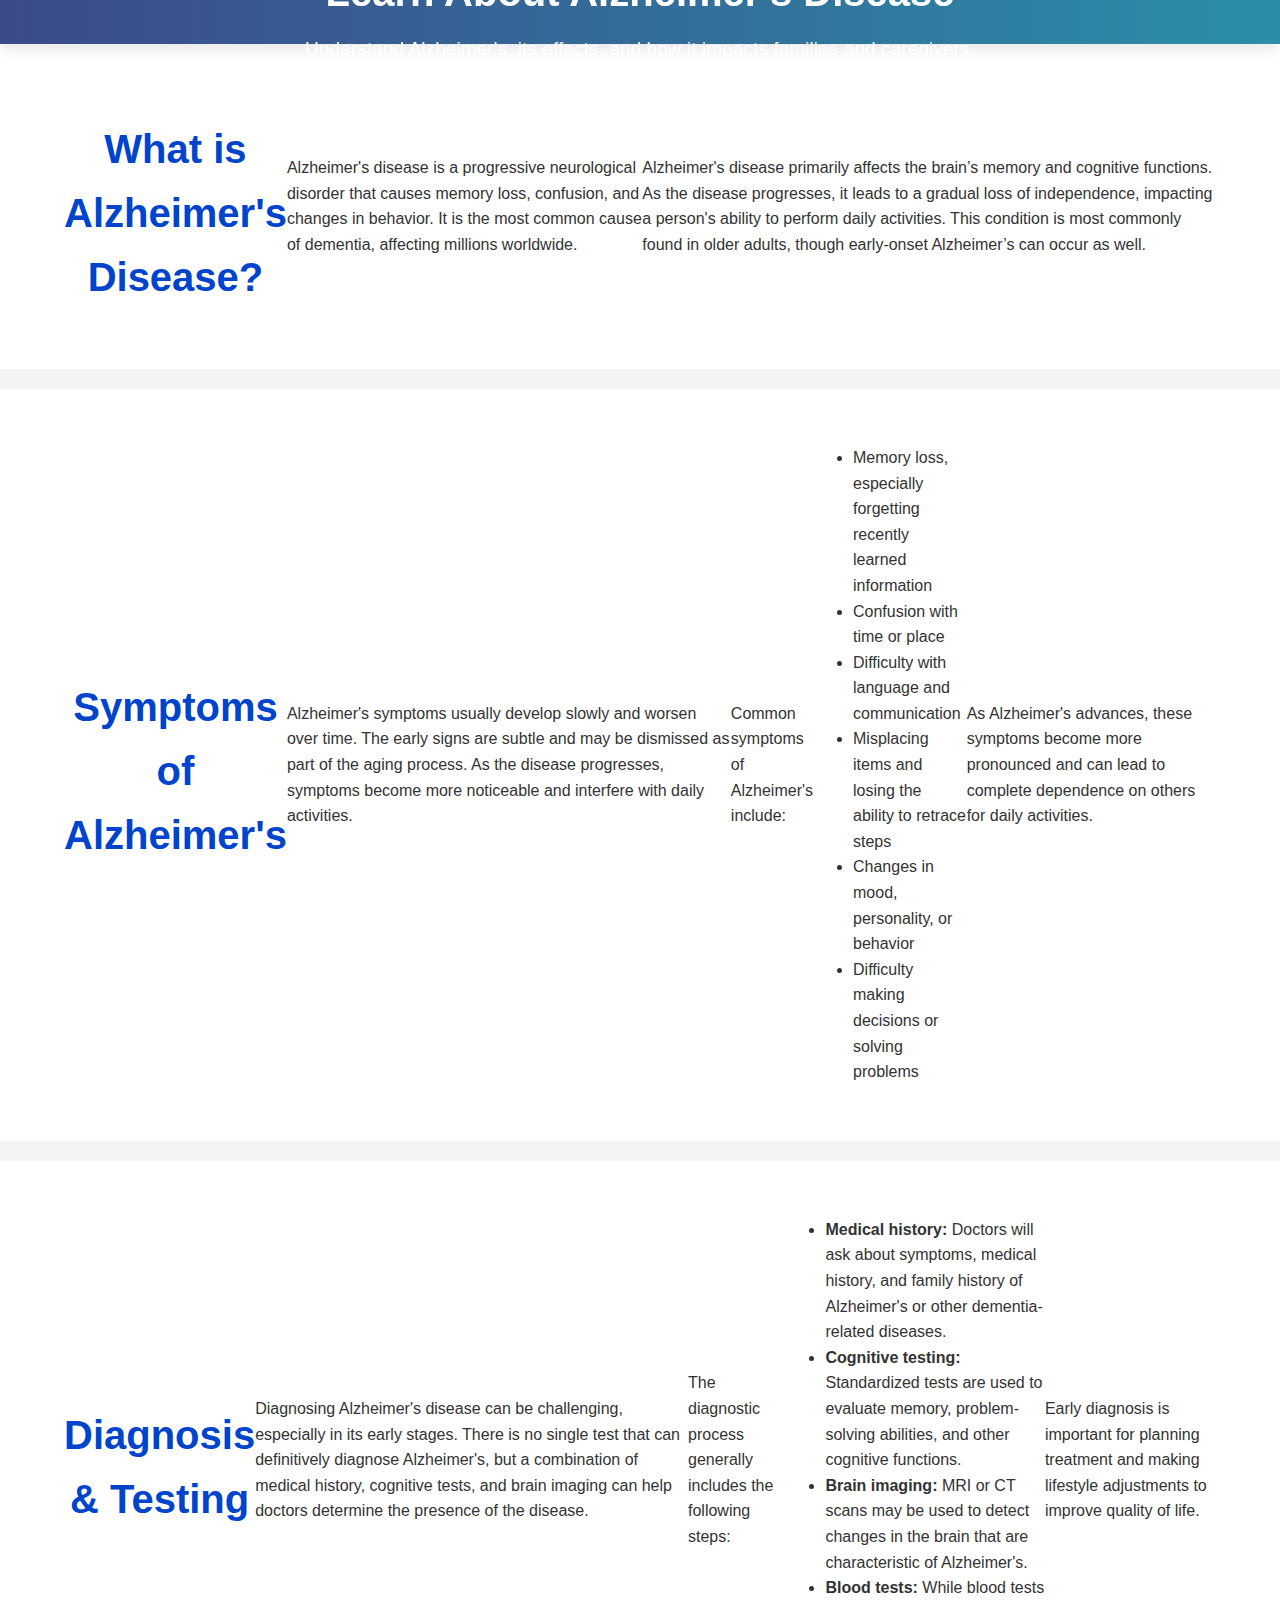
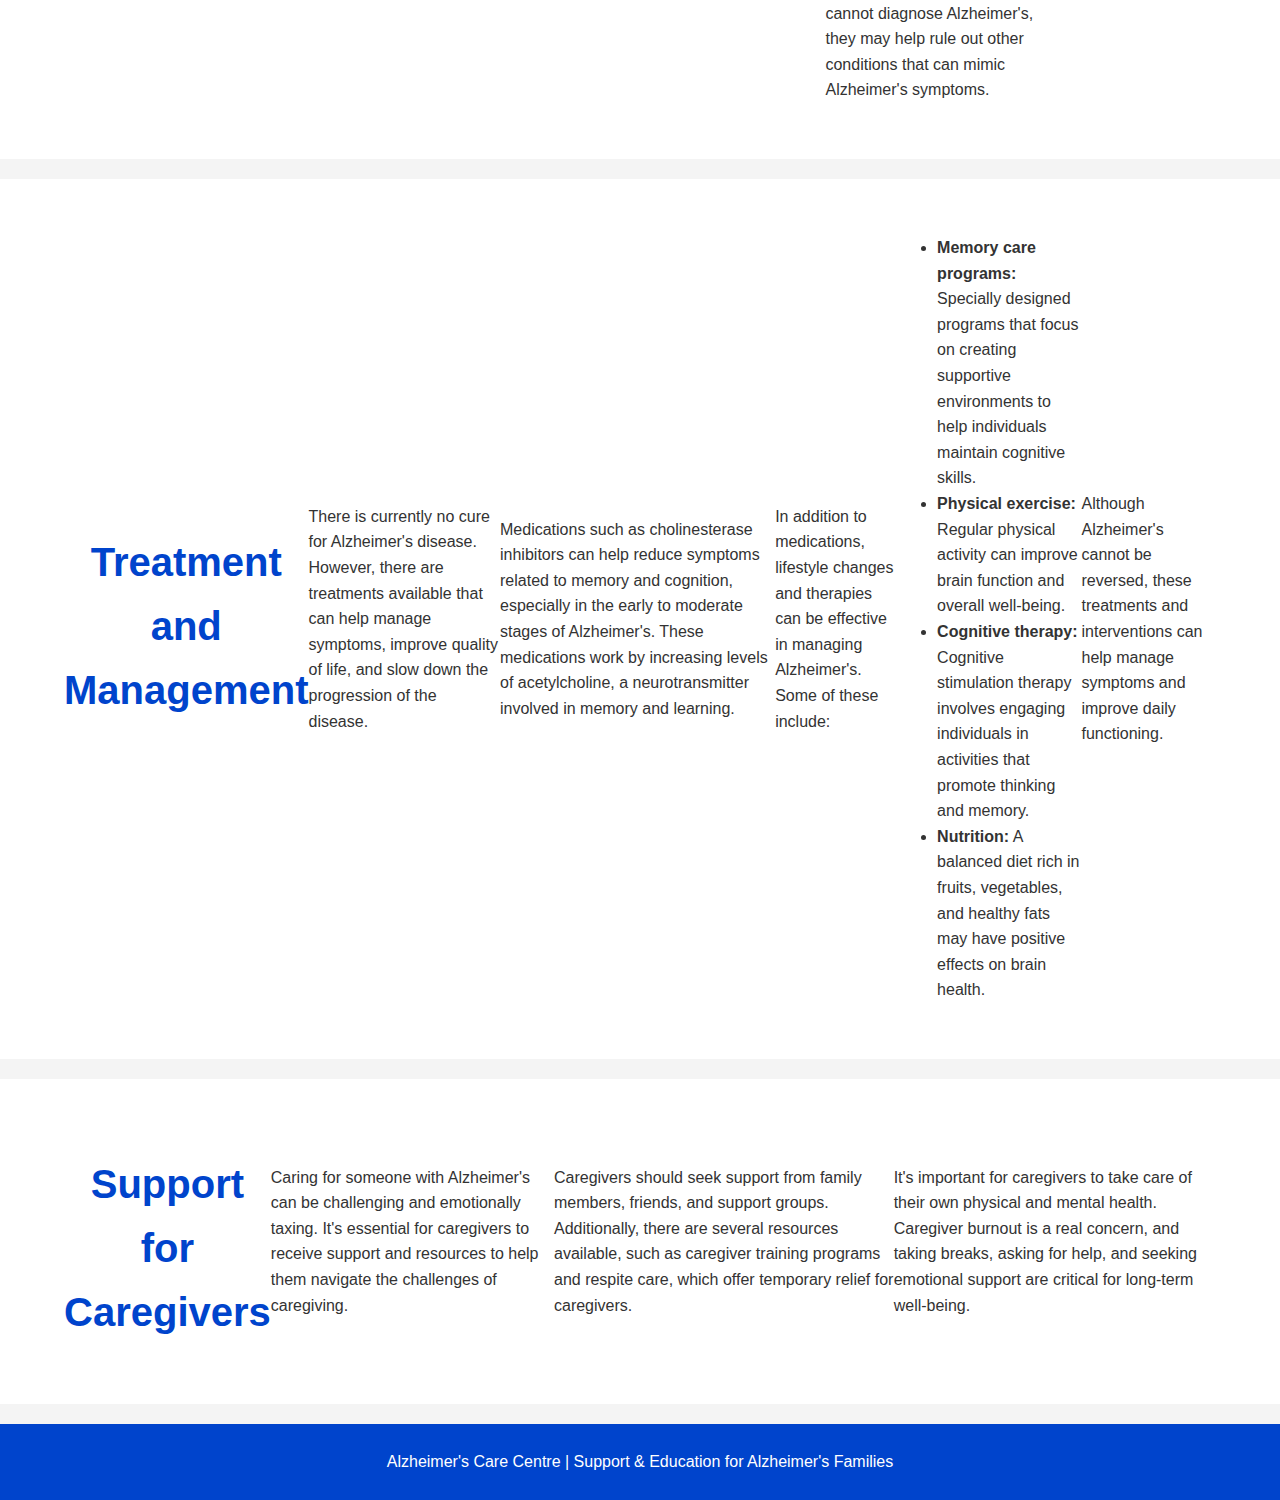
==== ViraHealth/learn-about-alzheimers.html @ 57551b52 "Add files via upload" ====
<!DOCTYPE html>
<html lang="en">
<head>
    <meta charset="UTF-8">
    <meta name="viewport" content="width=device-width, initial-scale=1.0">
    <title>Learn About Alzheimer's - Alzheimer's Care Centre</title>
    <link rel="stylesheet" href="styles.css">
    <style>
        body {
            margin: 0;
            font-family: 'Arial', sans-serif;
            line-height: 1.6;
            color: #333;
            background-color: #f4f4f4;
        }

        /* Header */
.header {
    background-color: #0044cc;
    color: white;
    padding: 20px 0;
    text-align: center;
    display: flex;
    flex-direction: column;
    align-items: center; 
    justify-content: center;
}

.header h1 {
    font-size: 2.5rem;
    margin: 0;
}

.header p {
    font-size: 1.2rem;
    margin-top: 10px;
}


        .section {
            padding: 40px 0;
            background-color: #fff;
            margin-bottom: 20px;
        }

        .container {
            width: 90%;
            max-width: 1200px;
            margin: auto;
        }

        h2 {
            font-size: 2.5rem;
            margin-bottom: 20px;
            text-align: center;
            color: #0044cc;
        }

        .content-section {
            
            flex-wrap: wrap;
            gap: 30px;
            justify-content: center;
        }

        .content-card {
            background-color: #ffffff;
            box-shadow: 0 4px 8px rgba(0, 0, 0, 0.1);
            border-radius: 10px;
            overflow: hidden;
            width: 45%;
            padding: 20px;
            text-align: center;
            transition: transform 0.3s;
        }

        .content-card:hover {
            transform: translateY(-10px);
        }

        .content-card img {
            width: 100%;
            height: 250px;
            object-fit: cover;
            border-radius: 8px;
        }

        .content-card h3 {
            font-size: 1.8rem;
            margin-top: 15px;
        }

        .content-card p {
            font-size: 1rem;
            margin-bottom: 20px;
        }

        .footer {
            text-align: center;
            padding: 20px;
            background-color: #0044cc;
            color: white;
        }
    </style>
</head>
<body>
    <!-- Header Section -->
    <header class="header">
        <h1>Learn About Alzheimer's Disease</h1>
        <p>Understand Alzheimer's, its effects, and how it impacts families and caregivers.</p>
    </header>

    <!-- Alzheimer's Overview Section -->
    <section class="section">
        <div class="container">
            <h2>What is Alzheimer's Disease?</h2>
            <p>Alzheimer's disease is a progressive neurological disorder that causes memory loss, confusion, and changes in behavior. It is the most common cause of dementia, affecting millions worldwide.</p>
            <p>Alzheimer's disease primarily affects the brain’s memory and cognitive functions. As the disease progresses, it leads to a gradual loss of independence, impacting a person's ability to perform daily activities. This condition is most commonly found in older adults, though early-onset Alzheimer’s can occur as well.</p>
        </div>
    </section>

    <!-- Symptoms Section -->
    <section class="section">
        <div class="container">
            <h2>Symptoms of Alzheimer's</h2>
            <p>Alzheimer's symptoms usually develop slowly and worsen over time. The early signs are subtle and may be dismissed as part of the aging process. As the disease progresses, symptoms become more noticeable and interfere with daily activities.</p>
            <p>Common symptoms of Alzheimer's include:</p>
            <ul>
                <li>Memory loss, especially forgetting recently learned information</li>
                <li>Confusion with time or place</li>
                <li>Difficulty with language and communication</li>
                <li>Misplacing items and losing the ability to retrace steps</li>
                <li>Changes in mood, personality, or behavior</li>
                <li>Difficulty making decisions or solving problems</li>
            </ul>
            <p>As Alzheimer's advances, these symptoms become more pronounced and can lead to complete dependence on others for daily activities.</p>
        </div>
    </section>

    <!-- Diagnosis and Testing Section -->
    <section class="section">
        <div class="container">
            <h2>Diagnosis & Testing</h2>
            <p>Diagnosing Alzheimer's disease can be challenging, especially in its early stages. There is no single test that can definitively diagnose Alzheimer's, but a combination of medical history, cognitive tests, and brain imaging can help doctors determine the presence of the disease.</p>
            <p>The diagnostic process generally includes the following steps:</p>
            <ul>
                <li><strong>Medical history:</strong> Doctors will ask about symptoms, medical history, and family history of Alzheimer's or other dementia-related diseases.</li>
                <li><strong>Cognitive testing:</strong> Standardized tests are used to evaluate memory, problem-solving abilities, and other cognitive functions.</li>
                <li><strong>Brain imaging:</strong> MRI or CT scans may be used to detect changes in the brain that are characteristic of Alzheimer's.</li>
                <li><strong>Blood tests:</strong> While blood tests cannot diagnose Alzheimer's, they may help rule out other conditions that can mimic Alzheimer's symptoms.</li>
            </ul>
            <p>Early diagnosis is important for planning treatment and making lifestyle adjustments to improve quality of life.</p>
        </div>
    </section>

    <!-- Treatment and Management Section -->
    <section class="section">
        <div class="container">
            <h2>Treatment and Management</h2>
            <p>There is currently no cure for Alzheimer's disease. However, there are treatments available that can help manage symptoms, improve quality of life, and slow down the progression of the disease.</p>
            <p>Medications such as cholinesterase inhibitors can help reduce symptoms related to memory and cognition, especially in the early to moderate stages of Alzheimer's. These medications work by increasing levels of acetylcholine, a neurotransmitter involved in memory and learning.</p>
            <p>In addition to medications, lifestyle changes and therapies can be effective in managing Alzheimer's. Some of these include:</p>
            <ul>
                <li><strong>Memory care programs:</strong> Specially designed programs that focus on creating supportive environments to help individuals maintain cognitive skills.</li>
                <li><strong>Physical exercise:</strong> Regular physical activity can improve brain function and overall well-being.</li>
                <li><strong>Cognitive therapy:</strong> Cognitive stimulation therapy involves engaging individuals in activities that promote thinking and memory.</li>
                <li><strong>Nutrition:</strong> A balanced diet rich in fruits, vegetables, and healthy fats may have positive effects on brain health.</li>
            </ul>
            <p>Although Alzheimer's cannot be reversed, these treatments and interventions can help manage symptoms and improve daily functioning.</p>
        </div>
    </section>

    <!-- Caregiver Support Section -->
    <section class="section">
        <div class="container">
            <h2>Support for Caregivers</h2>
            <p>Caring for someone with Alzheimer's can be challenging and emotionally taxing. It's essential for caregivers to receive support and resources to help them navigate the challenges of caregiving.</p>
            <p>Caregivers should seek support from family members, friends, and support groups. Additionally, there are several resources available, such as caregiver training programs and respite care, which offer temporary relief for caregivers.</p>
            <p>It's important for caregivers to take care of their own physical and mental health. Caregiver burnout is a real concern, and taking breaks, asking for help, and seeking emotional support are critical for long-term well-being.</p>
        </div>
    </section>

    <!-- Footer Section -->
    <footer class="footer">
        <p>Alzheimer's Care Centre | Support & Education for Alzheimer's Families</p>
    </footer>

</body>
</html>
---- ViraHealth/styles.css ----
/* General Styles */
body {
    margin: 0;
    font-family: 'Poppins', sans-serif;
    background: #fafafa;
    color: #333;
    line-height: 1.6;
    scroll-behavior: smooth;
}

.container {
    width: 90%;
    max-width: 1300px;
    margin: auto;
    display: flex;
  justify-content: center; 
  align-items: center;
  /* flex-direction: column; */
align-items: center; 
}

a {
    text-decoration: none;
    color: inherit;
}

.header {
    background: linear-gradient(90deg, #3c4a8a, #2b8ea8);
    color: white;
    padding: 50px 30px ;
    display: flex;
    justify-content: space-between;
    align-items: center;
    box-shadow: 0 5px 15px rgba(0, 0, 0, 0.1);
    position:sticky;
    top: 0;
    z-index: 1000;
    height: 0.1cm;
    left: 0;
}

.header .logo {
    position: absolute;
    top: 20px;
    left: 0;
    max-height: 70px;
}

.header .nav {
    display: flex;
    align-items: center;
    gap: 16px;
    flex-wrap: nowrap;
    left: 0;
}

.header .nav a {
    color: white;
    font-size: 1rem;
    font-weight: 500;
    padding: 5px 8px;
    text-transform: uppercase;
    transition: color 0.3s ease, background 0.3s ease;
    white-space: nowrap;
}

.header .nav a:hover {
    background: #ff7f50;
    color: white;
    border-radius: 5px;
}

/* ======================== */
/* HERO SECTION */
/* ======================== */
.hero {
    text-align: center;
    padding: 80px 10px;
    background: linear-gradient(135deg, rgba(60, 74, 138, 0.8), rgba(43, 142, 168, 0.8));
    color: white;
    position: relative;
    box-shadow: inset 0 0 25px rgba(0, 0, 0, 0.2);
}

.hero .hero-content {
    background: rgba(255, 255, 255, 0.1);
    padding: 30px;
    border-radius: 10px;
    max-width: 700px;
    margin: auto;
    box-shadow: 0 4px 10px rgba(0, 0, 0, 0.2);
}

.hero h1 {
    font-size: 2.5rem;
    font-weight: bold;
    margin-bottom: 15px;
}

.hero p {
    font-size: 1.2rem;
    opacity: 0.9;
    margin: 0;
}

.hero .buttons {
    display: flex;
    justify-content: center;
    gap: 20px;
    margin-top: 20px;
}

/* ======================== */
/* BUTTONS */
/* ======================== */
.btn {
    padding: 12px 25px;
    border-radius: 5px;
    text-align: center;
    display: inline-block;
    cursor: pointer;
    font-weight: 600;
    transition: all 0.3s ease;
    font-size: 1rem;
}

.btn.primary {
    background: linear-gradient(45deg, #ff7f50, #ff4c68);
    color: white;
    box-shadow: 0 4px 15px rgba(0, 0, 0, 0.1);
}

.btn.primary:hover {
    background: linear-gradient(45deg, #ff4c68, #ff7f50);
    box-shadow: 0 6px 20px rgba(0, 0, 0, 0.2);
}

.btn.small {
    background-color: #62c6f2;
    color: white;
    padding: 10px 24px;
}

.btn.small:hover {
    background-color: #56b6e0;
}


/* .feature {
    background: #f9f9f9;
    box-shadow: 0 4px 8px rgba(0, 0, 0, 0.1);
    border-radius: 8px;
    overflow: hidden;
    width: 300px;
    text-align: center;
    transition: transform 0.2s;
} */

.feature h3 {
    font-size: 1.5rem;
    margin: 15px 0;
}

.feature p {
    padding: 0 10px 20px;
    font-size: 1rem;
}

.feature a {
    justify-content: center;
    align-items: center;
    display: inline-block;
    background-color: #0044cc;
    color: white;
    padding: 10px 20px;
    border-radius: 5px;
    margin-bottom: 20px;
    font-size: 1rem;
    transition: background 0.3s;
}

.feature a:hover {
    background-color: #0033aa;
}


/* Individual Feature Box */
.feature {
    justify-content: center;
    align-items: center;
    flex: 1 1 400px; 
    background: white;
    padding: 10px;
    border-radius: 15px;
    box-shadow: 0 5px 15px rgba(0, 0, 0, 0.1);
    transition: all 0.3s ease;
    text-align: center;
    max-width: 450px; /* Wider boxes */
    min-height: 420px; /* Ensures equal height */
    display: flex;
    flex-direction: column;
  align-items: center; 
}


/* Image Styling */
.feature img {
    width: 100%;
    height: 220px;
    object-fit: cover;
    border-radius: 10px;
    margin-bottom: 15px;
}

/* Feature Box Hover Effect */
.feature:hover {
    transform: translateY(-5px);
    box-shadow: 0 10px 25px rgba(0, 0, 0, 0.15);
}

/* Feature Title */
.feature h3 {
    font-size: 1.7rem;
    color: #222;
    font-weight: 600;
    margin-bottom: 10px;
}

/* Feature Description */
.feature p {
    font-size: 1.1rem;
    color: #555;
    line-height: 1.6;
    padding: 0 15px;
}
/* 
display: flex;
  flex-direction: column; 
  align-items: center; 
 */

/* Feature Button */
.feature a {
    background: linear-gradient(135deg, #ff7f50, #ff4c68);
    color: white;
    border-radius: 50px;
    padding: 14px 28px;
    font-weight: 600;
    transition: 0.3s ease;
    text-transform: uppercase;
}

.feature a:hover {
    background: linear-gradient(135deg, #ff4c68, #ff7f50);
    transform: scale(1.05);
}

.services {
    text-align: center;
    padding: 1px 2px;
    background: #f8f8f8;
}

.services h2 {
    font-size: 2.5rem;
    margin-bottom: 40px;
    color: #333;
}

.services p {
    font-size: 1.2rem;
    color: #555;
    line-height: 1.6;
    margin: 0 auto;
    max-width: 700px;
}

#Game_Heading {
    padding-left: 10px;
    text-align: center;
    margin: 10px;
   padding: 50px; 
}

.footer {
    background: #222;
    color: white;
    text-align: center;
    padding: 30px 0;
    font-size: 1rem;
}

.footer p {
    margin: 5px 0;
}

.footer a {
    color: #ff7f50;
    text-decoration: none;
}

.footer a:hover {
    color: #ff4c68;
}

/* ======================== */
/* ANIMATIONS */
/* ======================== */
@keyframes fadeIn {
    0% {
        opacity: 0;
        transform: translateY(10px);
    }
    100% {
        opacity: 1;
        transform: translateY(0);
    }
}

.hero, .features, .services {
    animation: fadeIn 1.2s ease-in-out;
    animation-fill-mode: forwards;
}


section {
    margin-bottom: 100px;
}
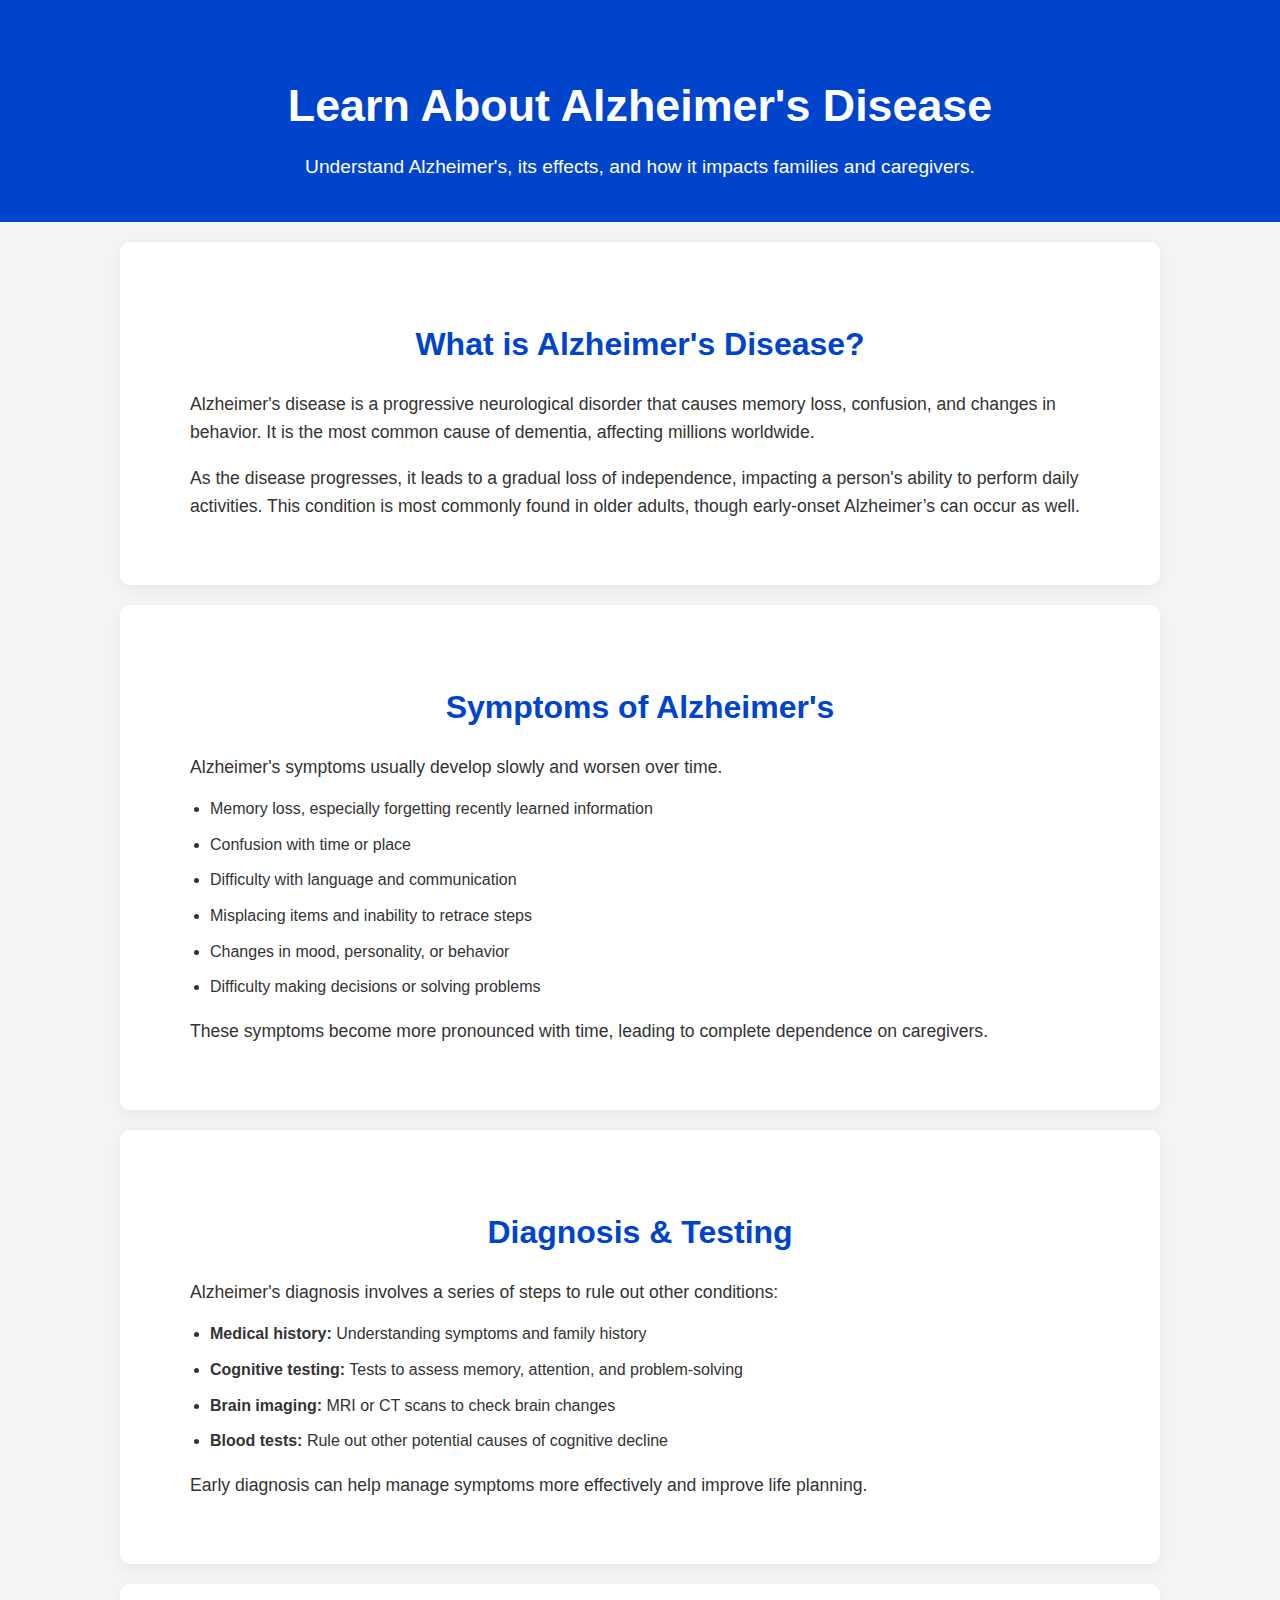
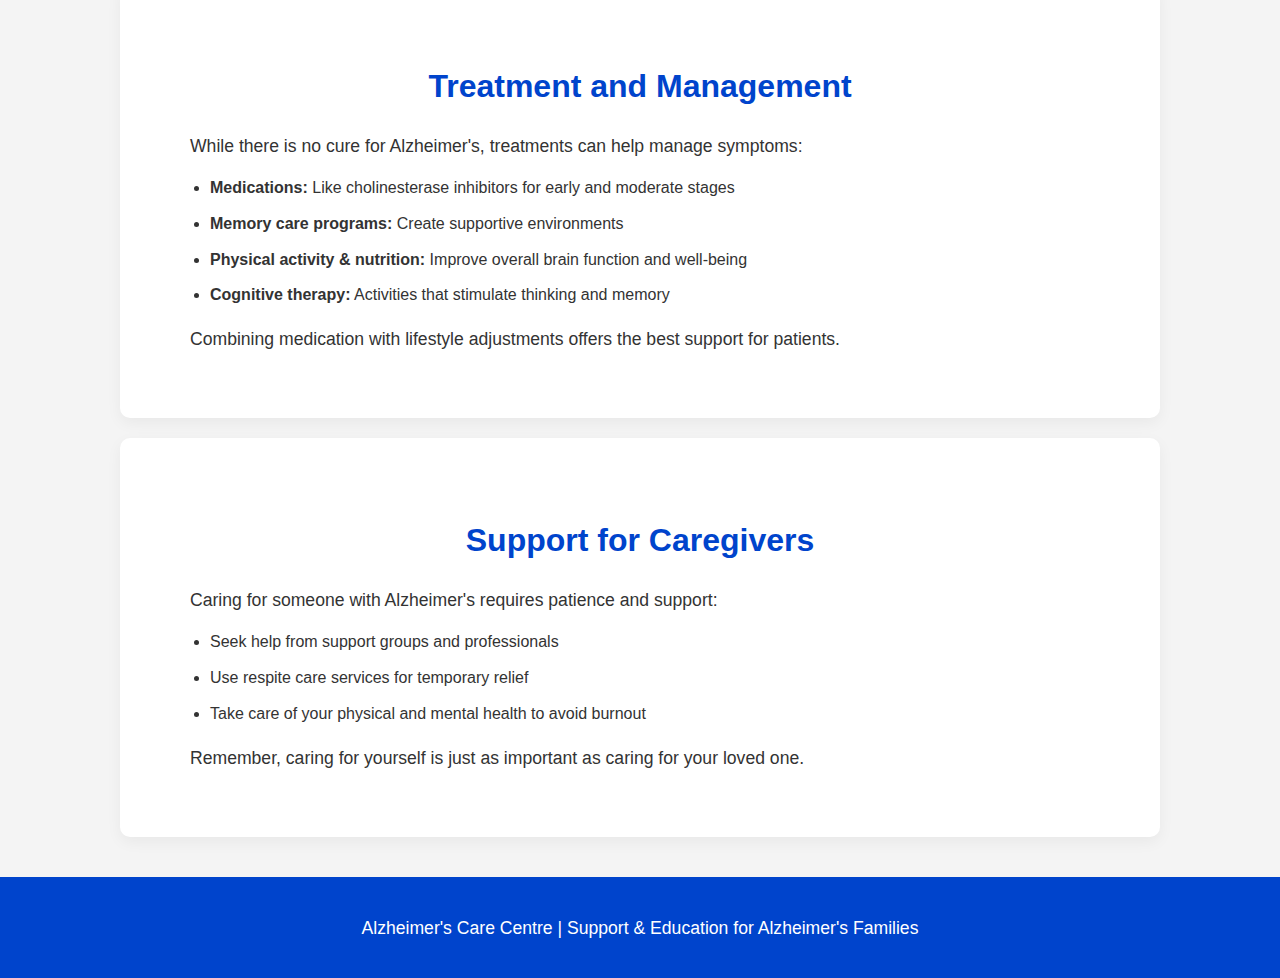
==== commit 1a5883cf: "Update learn-about-alzheimers.html" ====
--- a/ViraHealth/learn-about-alzheimers.html
+++ b/ViraHealth/learn-about-alzheimers.html
@@ -1,189 +1,188 @@
 <!DOCTYPE html>
 <html lang="en">
 <head>
-    <meta charset="UTF-8">
-    <meta name="viewport" content="width=device-width, initial-scale=1.0">
-    <title>Learn About Alzheimer's - Alzheimer's Care Centre</title>
-    <link rel="stylesheet" href="styles.css">
-    <style>
-        body {
-            margin: 0;
-            font-family: 'Arial', sans-serif;
-            line-height: 1.6;
-            color: #333;
-            background-color: #f4f4f4;
-        }
+  <meta charset="UTF-8" />
+  <meta name="viewport" content="width=device-width, initial-scale=1.0"/>
+  <title>Learn About Alzheimer's - Alzheimer's Care Centre</title>
+  <style>
+    :root {
+      --primary-color: #0044cc;
+      --background-color: #f4f4f4;
+      --card-background: #ffffff;
+      --text-color: #333;
+    }
 
-        /* Header */
-.header {
-    background-color: #0044cc;
-    color: white;
-    padding: 20px 0;
-    text-align: center;
-    display: flex;
-    flex-direction: column;
-    align-items: center; 
-    justify-content: center;
-}
+    body {
+      margin: 0;
+      font-family: 'Segoe UI', sans-serif;
+      line-height: 1.6;
+      color: var(--text-color);
+      background-color: var(--background-color);
+    }
 
-.header h1 {
-    font-size: 2.5rem;
-    margin: 0;
-}
+    .header {
+      background-color: var(--primary-color);
+      color: white;
+      padding: 40px 20px;
+      text-align: center;
+    }
 
-.header p {
-    font-size: 1.2rem;
-    margin-top: 10px;
-}
+    .header h1 {
+      font-size: 2.8rem;
+      margin-bottom: 10px;
+    }
 
+    .header p {
+      font-size: 1.2rem;
+      margin: 0;
+    }
 
-        .section {
-            padding: 40px 0;
-            background-color: #fff;
-            margin-bottom: 20px;
-        }
+    section.section {
+      padding: 50px 20px;
+      background-color: var(--card-background);
+      margin: 20px auto;
+      max-width: 1000px;
+      border-radius: 10px;
+      box-shadow: 0 5px 15px rgba(0,0,0,0.05);
+    }
 
-        .container {
-            width: 90%;
-            max-width: 1200px;
-            margin: auto;
-        }
+    .container {
+      width: 90%;
+      margin: auto;
+    }
 
-        h2 {
-            font-size: 2.5rem;
-            margin-bottom: 20px;
-            text-align: center;
-            color: #0044cc;
-        }
+    h2 {
+      font-size: 2rem;
+      color: var(--primary-color);
+      margin-bottom: 20px;
+      text-align: center;
+    }
 
-        .content-section {
-            
-            flex-wrap: wrap;
-            gap: 30px;
-            justify-content: center;
-        }
+    p {
+      font-size: 1.1rem;
+      margin-bottom: 15px;
+    }
 
-        .content-card {
-            background-color: #ffffff;
-            box-shadow: 0 4px 8px rgba(0, 0, 0, 0.1);
-            border-radius: 10px;
-            overflow: hidden;
-            width: 45%;
-            padding: 20px;
-            text-align: center;
-            transition: transform 0.3s;
-        }
+    ul {
+      padding-left: 20px;
+      margin-top: 10px;
+    }
 
-        .content-card:hover {
-            transform: translateY(-10px);
-        }
+    li {
+      margin-bottom: 10px;
+    }
 
-        .content-card img {
-            width: 100%;
-            height: 250px;
-            object-fit: cover;
-            border-radius: 8px;
-        }
+    .footer {
+      background-color: var(--primary-color);
+      color: white;
+      text-align: center;
+      padding: 20px;
+      font-size: 1rem;
+      margin-top: 40px;
+    }
 
-        .content-card h3 {
-            font-size: 1.8rem;
-            margin-top: 15px;
-        }
+    /* Responsive */
+    @media (max-width: 768px) {
+      .header h1 {
+        font-size: 2rem;
+      }
 
-        .content-card p {
-            font-size: 1rem;
-            margin-bottom: 20px;
-        }
+      h2 {
+        font-size: 1.5rem;
+      }
 
-        .footer {
-            text-align: center;
-            padding: 20px;
-            background-color: #0044cc;
-            color: white;
-        }
-    </style>
+      p, li {
+        font-size: 1rem;
+      }
+
+      section.section {
+        padding: 30px 15px;
+      }
+    }
+  </style>
 </head>
 <body>
-    <!-- Header Section -->
-    <header class="header">
-        <h1>Learn About Alzheimer's Disease</h1>
-        <p>Understand Alzheimer's, its effects, and how it impacts families and caregivers.</p>
-    </header>
 
-    <!-- Alzheimer's Overview Section -->
-    <section class="section">
-        <div class="container">
-            <h2>What is Alzheimer's Disease?</h2>
-            <p>Alzheimer's disease is a progressive neurological disorder that causes memory loss, confusion, and changes in behavior. It is the most common cause of dementia, affecting millions worldwide.</p>
-            <p>Alzheimer's disease primarily affects the brain’s memory and cognitive functions. As the disease progresses, it leads to a gradual loss of independence, impacting a person's ability to perform daily activities. This condition is most commonly found in older adults, though early-onset Alzheimer’s can occur as well.</p>
-        </div>
-    </section>
+  <!-- Header -->
+  <header class="header">
+    <h1>Learn About Alzheimer's Disease</h1>
+    <p>Understand Alzheimer's, its effects, and how it impacts families and caregivers.</p>
+  </header>
 
-    <!-- Symptoms Section -->
-    <section class="section">
-        <div class="container">
-            <h2>Symptoms of Alzheimer's</h2>
-            <p>Alzheimer's symptoms usually develop slowly and worsen over time. The early signs are subtle and may be dismissed as part of the aging process. As the disease progresses, symptoms become more noticeable and interfere with daily activities.</p>
-            <p>Common symptoms of Alzheimer's include:</p>
-            <ul>
-                <li>Memory loss, especially forgetting recently learned information</li>
-                <li>Confusion with time or place</li>
-                <li>Difficulty with language and communication</li>
-                <li>Misplacing items and losing the ability to retrace steps</li>
-                <li>Changes in mood, personality, or behavior</li>
-                <li>Difficulty making decisions or solving problems</li>
-            </ul>
-            <p>As Alzheimer's advances, these symptoms become more pronounced and can lead to complete dependence on others for daily activities.</p>
-        </div>
-    </section>
+  <!-- Alzheimer's Overview -->
+  <section class="section">
+    <div class="container">
+      <h2>What is Alzheimer's Disease?</h2>
+      <p>Alzheimer's disease is a progressive neurological disorder that causes memory loss, confusion, and changes in behavior. It is the most common cause of dementia, affecting millions worldwide.</p>
+      <p>As the disease progresses, it leads to a gradual loss of independence, impacting a person's ability to perform daily activities. This condition is most commonly found in older adults, though early-onset Alzheimer’s can occur as well.</p>
+    </div>
+  </section>
 
-    <!-- Diagnosis and Testing Section -->
-    <section class="section">
-        <div class="container">
-            <h2>Diagnosis & Testing</h2>
-            <p>Diagnosing Alzheimer's disease can be challenging, especially in its early stages. There is no single test that can definitively diagnose Alzheimer's, but a combination of medical history, cognitive tests, and brain imaging can help doctors determine the presence of the disease.</p>
-            <p>The diagnostic process generally includes the following steps:</p>
-            <ul>
-                <li><strong>Medical history:</strong> Doctors will ask about symptoms, medical history, and family history of Alzheimer's or other dementia-related diseases.</li>
-                <li><strong>Cognitive testing:</strong> Standardized tests are used to evaluate memory, problem-solving abilities, and other cognitive functions.</li>
-                <li><strong>Brain imaging:</strong> MRI or CT scans may be used to detect changes in the brain that are characteristic of Alzheimer's.</li>
-                <li><strong>Blood tests:</strong> While blood tests cannot diagnose Alzheimer's, they may help rule out other conditions that can mimic Alzheimer's symptoms.</li>
-            </ul>
-            <p>Early diagnosis is important for planning treatment and making lifestyle adjustments to improve quality of life.</p>
-        </div>
-    </section>
+  <!-- Symptoms -->
+  <section class="section">
+    <div class="container">
+      <h2>Symptoms of Alzheimer's</h2>
+      <p>Alzheimer's symptoms usually develop slowly and worsen over time.</p>
+      <ul>
+        <li>Memory loss, especially forgetting recently learned information</li>
+        <li>Confusion with time or place</li>
+        <li>Difficulty with language and communication</li>
+        <li>Misplacing items and inability to retrace steps</li>
+        <li>Changes in mood, personality, or behavior</li>
+        <li>Difficulty making decisions or solving problems</li>
+      </ul>
+      <p>These symptoms become more pronounced with time, leading to complete dependence on caregivers.</p>
+    </div>
+  </section>
 
-    <!-- Treatment and Management Section -->
-    <section class="section">
-        <div class="container">
-            <h2>Treatment and Management</h2>
-            <p>There is currently no cure for Alzheimer's disease. However, there are treatments available that can help manage symptoms, improve quality of life, and slow down the progression of the disease.</p>
-            <p>Medications such as cholinesterase inhibitors can help reduce symptoms related to memory and cognition, especially in the early to moderate stages of Alzheimer's. These medications work by increasing levels of acetylcholine, a neurotransmitter involved in memory and learning.</p>
-            <p>In addition to medications, lifestyle changes and therapies can be effective in managing Alzheimer's. Some of these include:</p>
-            <ul>
-                <li><strong>Memory care programs:</strong> Specially designed programs that focus on creating supportive environments to help individuals maintain cognitive skills.</li>
-                <li><strong>Physical exercise:</strong> Regular physical activity can improve brain function and overall well-being.</li>
-                <li><strong>Cognitive therapy:</strong> Cognitive stimulation therapy involves engaging individuals in activities that promote thinking and memory.</li>
-                <li><strong>Nutrition:</strong> A balanced diet rich in fruits, vegetables, and healthy fats may have positive effects on brain health.</li>
-            </ul>
-            <p>Although Alzheimer's cannot be reversed, these treatments and interventions can help manage symptoms and improve daily functioning.</p>
-        </div>
-    </section>
+  <!-- Diagnosis -->
+  <section class="section">
+    <div class="container">
+      <h2>Diagnosis & Testing</h2>
+      <p>Alzheimer's diagnosis involves a series of steps to rule out other conditions:</p>
+      <ul>
+        <li><strong>Medical history:</strong> Understanding symptoms and family history</li>
+        <li><strong>Cognitive testing:</strong> Tests to assess memory, attention, and problem-solving</li>
+        <li><strong>Brain imaging:</strong> MRI or CT scans to check brain changes</li>
+        <li><strong>Blood tests:</strong> Rule out other potential causes of cognitive decline</li>
+      </ul>
+      <p>Early diagnosis can help manage symptoms more effectively and improve life planning.</p>
+    </div>
+  </section>
 
-    <!-- Caregiver Support Section -->
-    <section class="section">
-        <div class="container">
-            <h2>Support for Caregivers</h2>
-            <p>Caring for someone with Alzheimer's can be challenging and emotionally taxing. It's essential for caregivers to receive support and resources to help them navigate the challenges of caregiving.</p>
-            <p>Caregivers should seek support from family members, friends, and support groups. Additionally, there are several resources available, such as caregiver training programs and respite care, which offer temporary relief for caregivers.</p>
-            <p>It's important for caregivers to take care of their own physical and mental health. Caregiver burnout is a real concern, and taking breaks, asking for help, and seeking emotional support are critical for long-term well-being.</p>
-        </div>
-    </section>
+  <!-- Treatment -->
+  <section class="section">
+    <div class="container">
+      <h2>Treatment and Management</h2>
+      <p>While there is no cure for Alzheimer's, treatments can help manage symptoms:</p>
+      <ul>
+        <li><strong>Medications:</strong> Like cholinesterase inhibitors for early and moderate stages</li>
+        <li><strong>Memory care programs:</strong> Create supportive environments</li>
+        <li><strong>Physical activity & nutrition:</strong> Improve overall brain function and well-being</li>
+        <li><strong>Cognitive therapy:</strong> Activities that stimulate thinking and memory</li>
+      </ul>
+      <p>Combining medication with lifestyle adjustments offers the best support for patients.</p>
+    </div>
+  </section>
 
-    <!-- Footer Section -->
-    <footer class="footer">
-        <p>Alzheimer's Care Centre | Support & Education for Alzheimer's Families</p>
-    </footer>
+  <!-- Caregiver Support -->
+  <section class="section">
+    <div class="container">
+      <h2>Support for Caregivers</h2>
+      <p>Caring for someone with Alzheimer's requires patience and support:</p>
+      <ul>
+        <li>Seek help from support groups and professionals</li>
+        <li>Use respite care services for temporary relief</li>
+        <li>Take care of your physical and mental health to avoid burnout</li>
+      </ul>
+      <p>Remember, caring for yourself is just as important as caring for your loved one.</p>
+    </div>
+  </section>
+
+  <!-- Footer -->
+  <footer class="footer">
+    <p>Alzheimer's Care Centre | Support & Education for Alzheimer's Families</p>
+  </footer>
 
 </body>
 </html>
